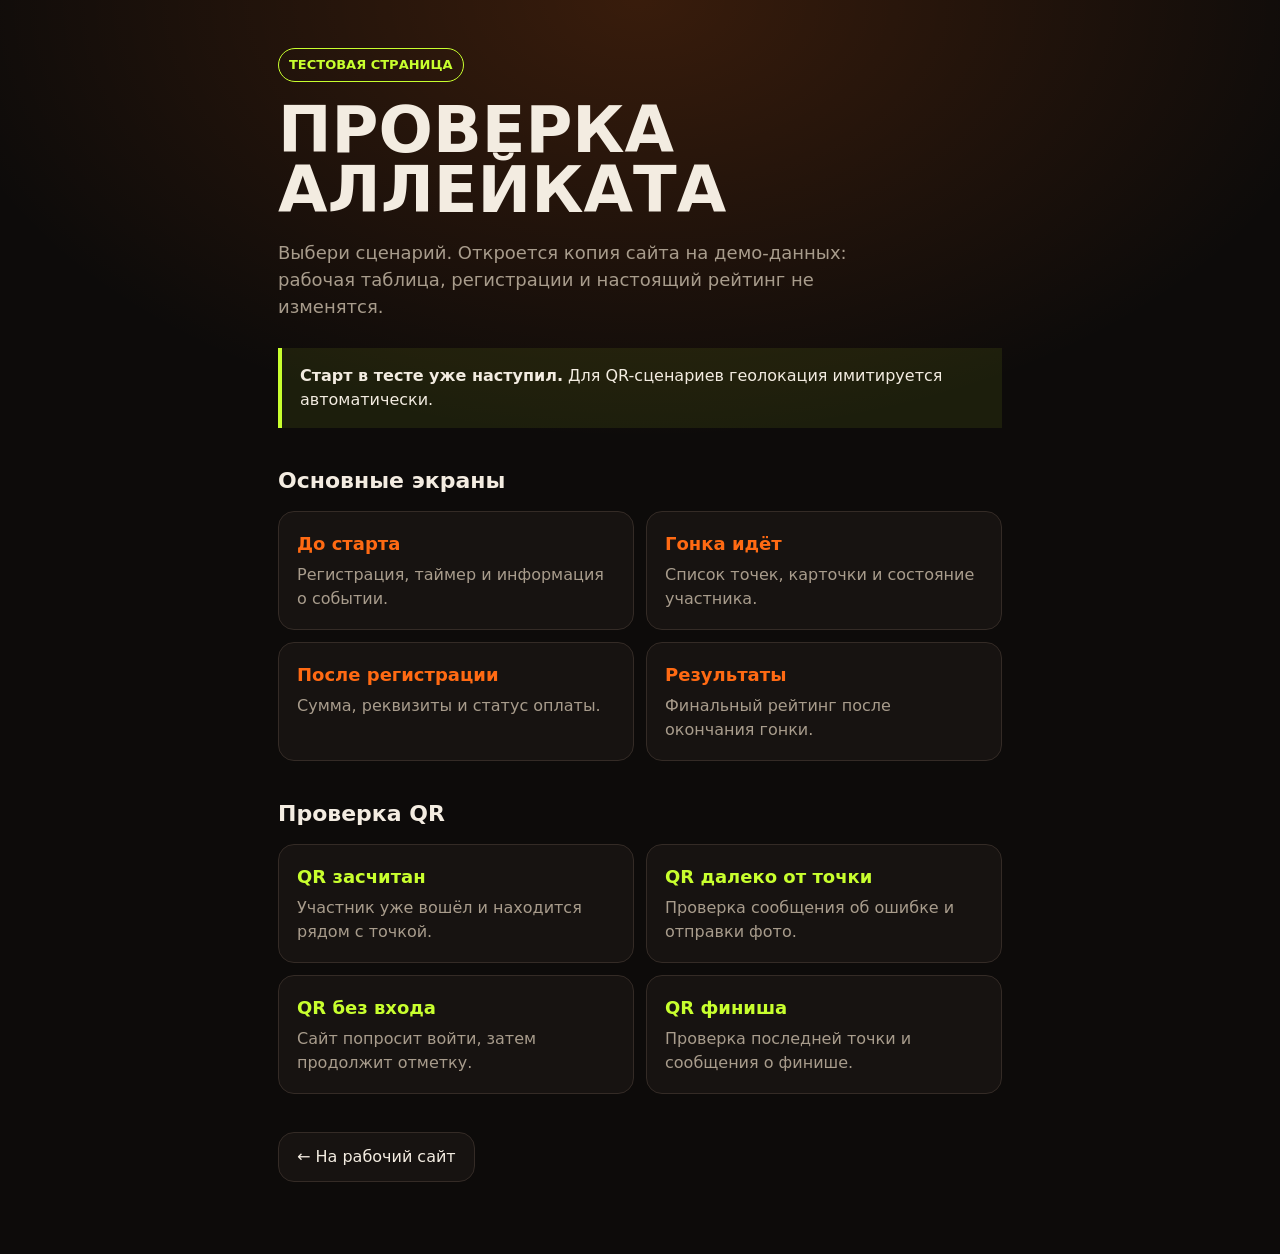
==== test.html @ c587e01c "Добавить тестовую страницу аллейката" ====
<!doctype html>
<html lang="ru">
<head>
  <meta charset="utf-8">
  <meta name="viewport" content="width=device-width, initial-scale=1">
  <title>Тест аллейката · FGK CloseSeason 26</title>
  <meta name="robots" content="noindex,nofollow">
  <style>
    :root { color-scheme: dark; --bg:#0d0b0a; --card:#171311; --ink:#f3ece1; --muted:#a89c8c; --line:#342b26; --orange:#ff6a13; --acid:#c8ff2e; }
    * { box-sizing:border-box; }
    body { margin:0; background:radial-gradient(80% 50% at 50% 0,rgba(255,106,19,.18),transparent 70%),var(--bg); color:var(--ink); font:16px/1.5 system-ui,sans-serif; }
    main { width:min(760px,100%); margin:auto; padding:48px 18px 72px; }
    .badge { display:inline-block; padding:6px 10px; border:1px solid var(--acid); border-radius:999px; color:var(--acid); font-weight:700; font-size:13px; }
    h1 { margin:18px 0 10px; font-size:clamp(34px,8vw,64px); line-height:.95; text-transform:uppercase; }
    .lead { color:var(--muted); font-size:18px; max-width:620px; }
    .notice { margin:28px 0; padding:16px 18px; border-left:4px solid var(--acid); background:rgba(200,255,46,.08); }
    section { margin-top:36px; }
    h2 { margin:0 0 14px; font-size:22px; }
    .grid { display:grid; grid-template-columns:repeat(2,minmax(0,1fr)); gap:12px; }
    a { min-height:116px; padding:18px; border:1px solid var(--line); border-radius:16px; background:var(--card); color:var(--ink); text-decoration:none; transition:.15s ease; }
    a:hover { border-color:var(--orange); transform:translateY(-2px); }
    a strong { display:block; margin-bottom:6px; color:var(--orange); font-size:18px; }
    a span { color:var(--muted); }
    .qr strong { color:var(--acid); }
    .back { display:inline-block; min-height:0; margin-top:38px; padding:12px 18px; }
    @media (max-width:620px) { main{padding-top:30px}.grid{grid-template-columns:1fr}a{min-height:96px} }
  </style>
</head>
<body>
  <main>
    <span class="badge">ТЕСТОВАЯ СТРАНИЦА</span>
    <h1>Проверка аллейката</h1>
    <p class="lead">Выбери сценарий. Откроется копия сайта на демо-данных: рабочая таблица, регистрации и настоящий рейтинг не изменятся.</p>
    <div class="notice"><b>Старт в тесте уже наступил.</b> Для QR-сценариев геолокация имитируется автоматически.</div>

    <section>
      <h2>Основные экраны</h2>
      <div class="grid">
        <a href="index.html?demo=reg"><strong>До старта</strong><span>Регистрация, таймер и информация о событии.</span></a>
        <a href="index.html?demo=racer"><strong>Гонка идёт</strong><span>Список точек, карточки и состояние участника.</span></a>
        <a href="index.html?demo=pay"><strong>После регистрации</strong><span>Сумма, реквизиты и статус оплаты.</span></a>
        <a href="index.html?demo=results"><strong>Результаты</strong><span>Финальный рейтинг после окончания гонки.</span></a>
      </div>
    </section>

    <section>
      <h2>Проверка QR</h2>
      <div class="grid">
        <a class="qr" href="index.html?demo=racer&amp;cp=c1&amp;k=demo"><strong>QR засчитан</strong><span>Участник уже вошёл и находится рядом с точкой.</span></a>
        <a class="qr" href="index.html?demo=racer&amp;cp=c5&amp;k=demo&amp;far=1"><strong>QR далеко от точки</strong><span>Проверка сообщения об ошибке и отправки фото.</span></a>
        <a class="qr" href="index.html?demo=guest&amp;cp=c2&amp;k=demo"><strong>QR без входа</strong><span>Сайт попросит войти, затем продолжит отметку.</span></a>
        <a class="qr" href="index.html?demo=racer&amp;cp=fin&amp;k=demo"><strong>QR финиша</strong><span>Проверка последней точки и сообщения о финише.</span></a>
      </div>
    </section>

    <a class="back" href="index.html">← На рабочий сайт</a>
  </main>
</body>
</html>
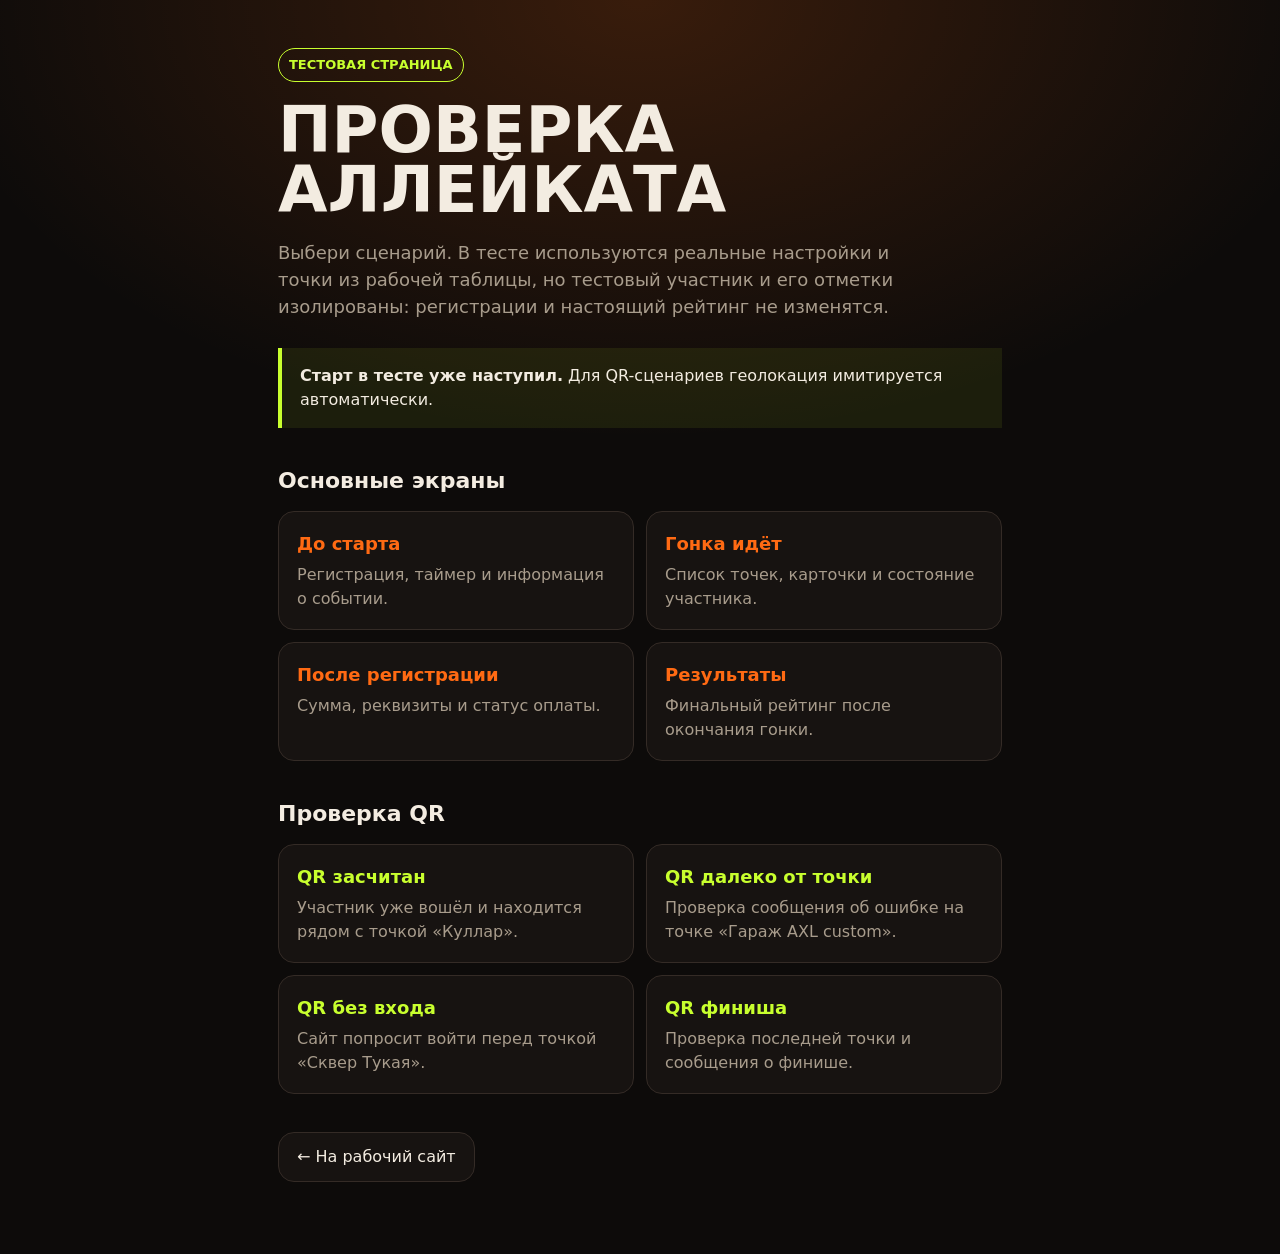
==== commit 8b2fea22: "Use real sheet data on test page" ====
--- a/test.html
+++ b/test.html
@@ -30,7 +30,7 @@
   <main>
     <span class="badge">ТЕСТОВАЯ СТРАНИЦА</span>
     <h1>Проверка аллейката</h1>
-    <p class="lead">Выбери сценарий. Откроется копия сайта на демо-данных: рабочая таблица, регистрации и настоящий рейтинг не изменятся.</p>
+    <p class="lead">Выбери сценарий. В тесте используются реальные настройки и точки из рабочей таблицы, но тестовый участник и его отметки изолированы: регистрации и настоящий рейтинг не изменятся.</p>
     <div class="notice"><b>Старт в тесте уже наступил.</b> Для QR-сценариев геолокация имитируется автоматически.</div>
 
     <section>
@@ -46,9 +46,9 @@
     <section>
       <h2>Проверка QR</h2>
       <div class="grid">
-        <a class="qr" href="index.html?demo=racer&amp;cp=c1&amp;k=demo"><strong>QR засчитан</strong><span>Участник уже вошёл и находится рядом с точкой.</span></a>
-        <a class="qr" href="index.html?demo=racer&amp;cp=c5&amp;k=demo&amp;far=1"><strong>QR далеко от точки</strong><span>Проверка сообщения об ошибке и отправки фото.</span></a>
-        <a class="qr" href="index.html?demo=guest&amp;cp=c2&amp;k=demo"><strong>QR без входа</strong><span>Сайт попросит войти, затем продолжит отметку.</span></a>
+        <a class="qr" href="index.html?demo=racer&amp;cp=p1&amp;k=demo"><strong>QR засчитан</strong><span>Участник уже вошёл и находится рядом с точкой «Куллар».</span></a>
+        <a class="qr" href="index.html?demo=racer&amp;cp=p5&amp;k=demo&amp;far=1"><strong>QR далеко от точки</strong><span>Проверка сообщения об ошибке на точке «Гараж AXL custom».</span></a>
+        <a class="qr" href="index.html?demo=guest&amp;cp=p2&amp;k=demo"><strong>QR без входа</strong><span>Сайт попросит войти перед точкой «Сквер Тукая».</span></a>
         <a class="qr" href="index.html?demo=racer&amp;cp=fin&amp;k=demo"><strong>QR финиша</strong><span>Проверка последней точки и сообщения о финише.</span></a>
       </div>
     </section>
